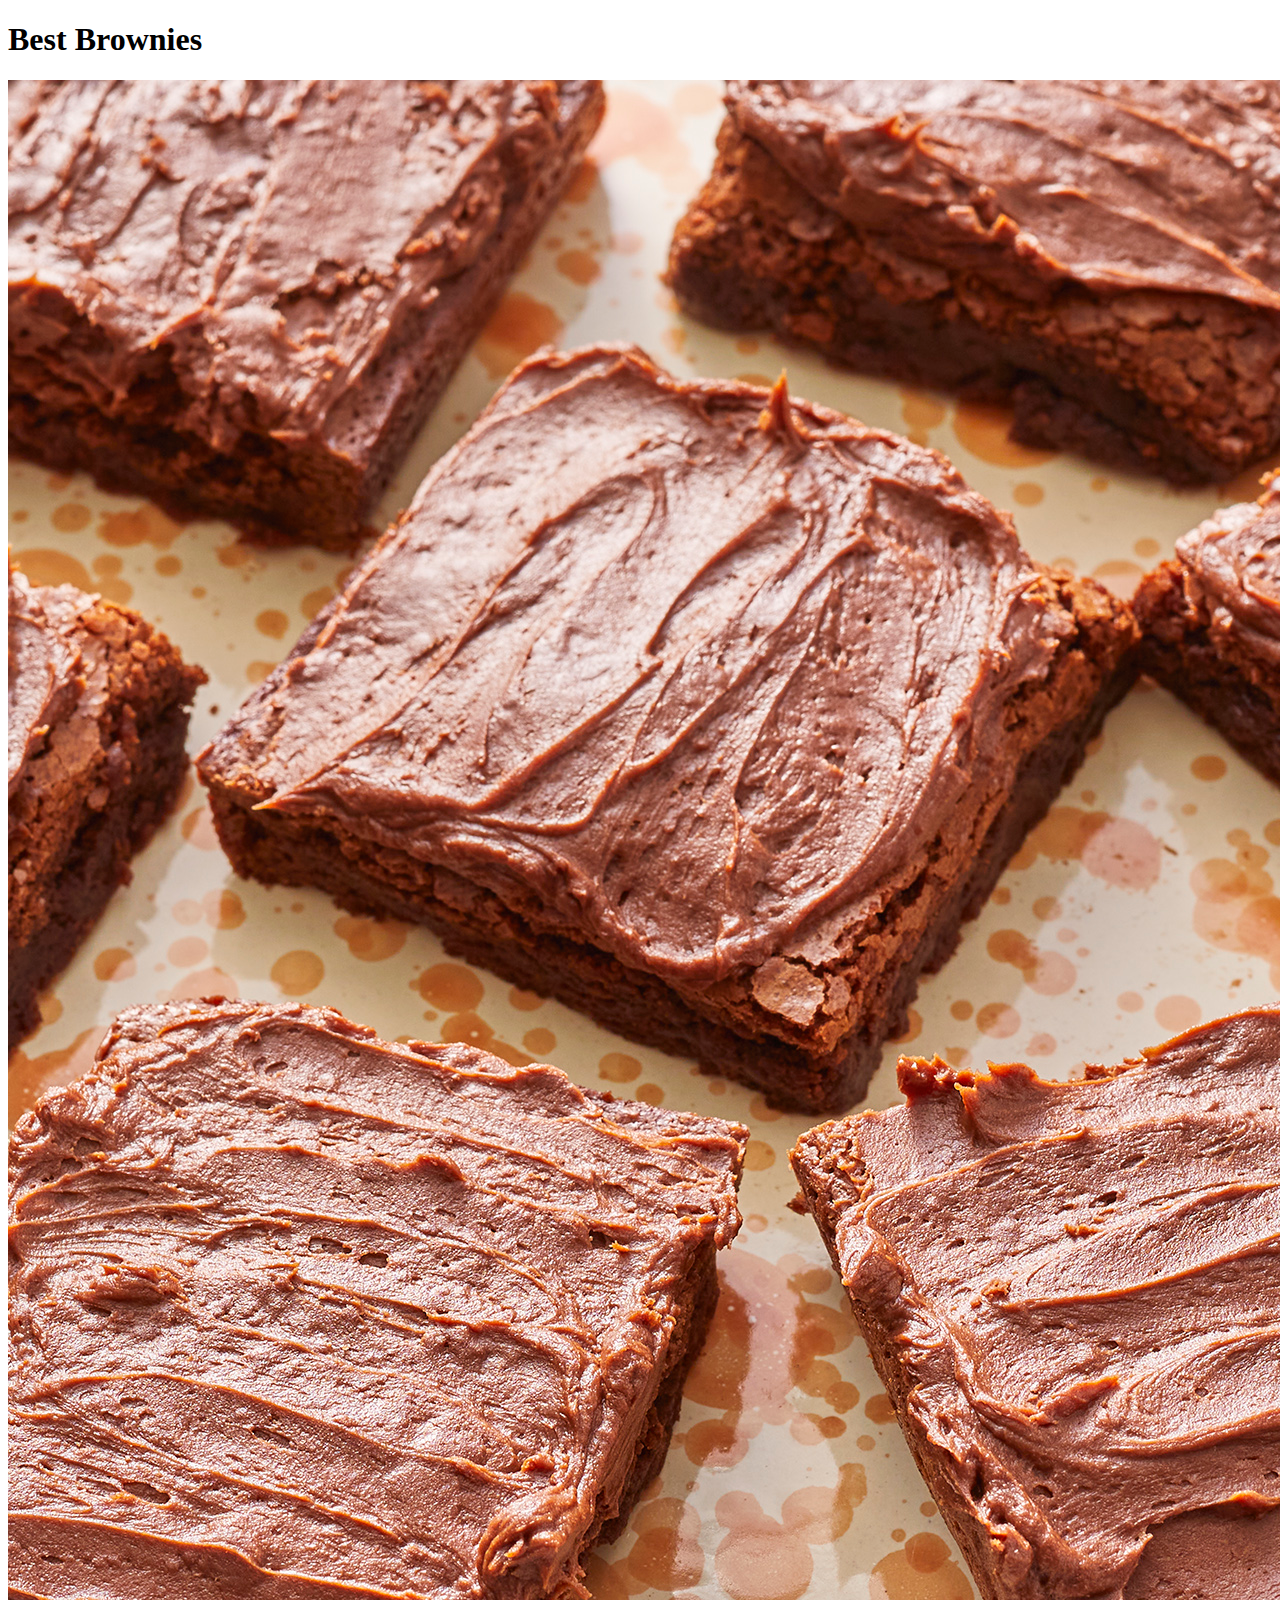
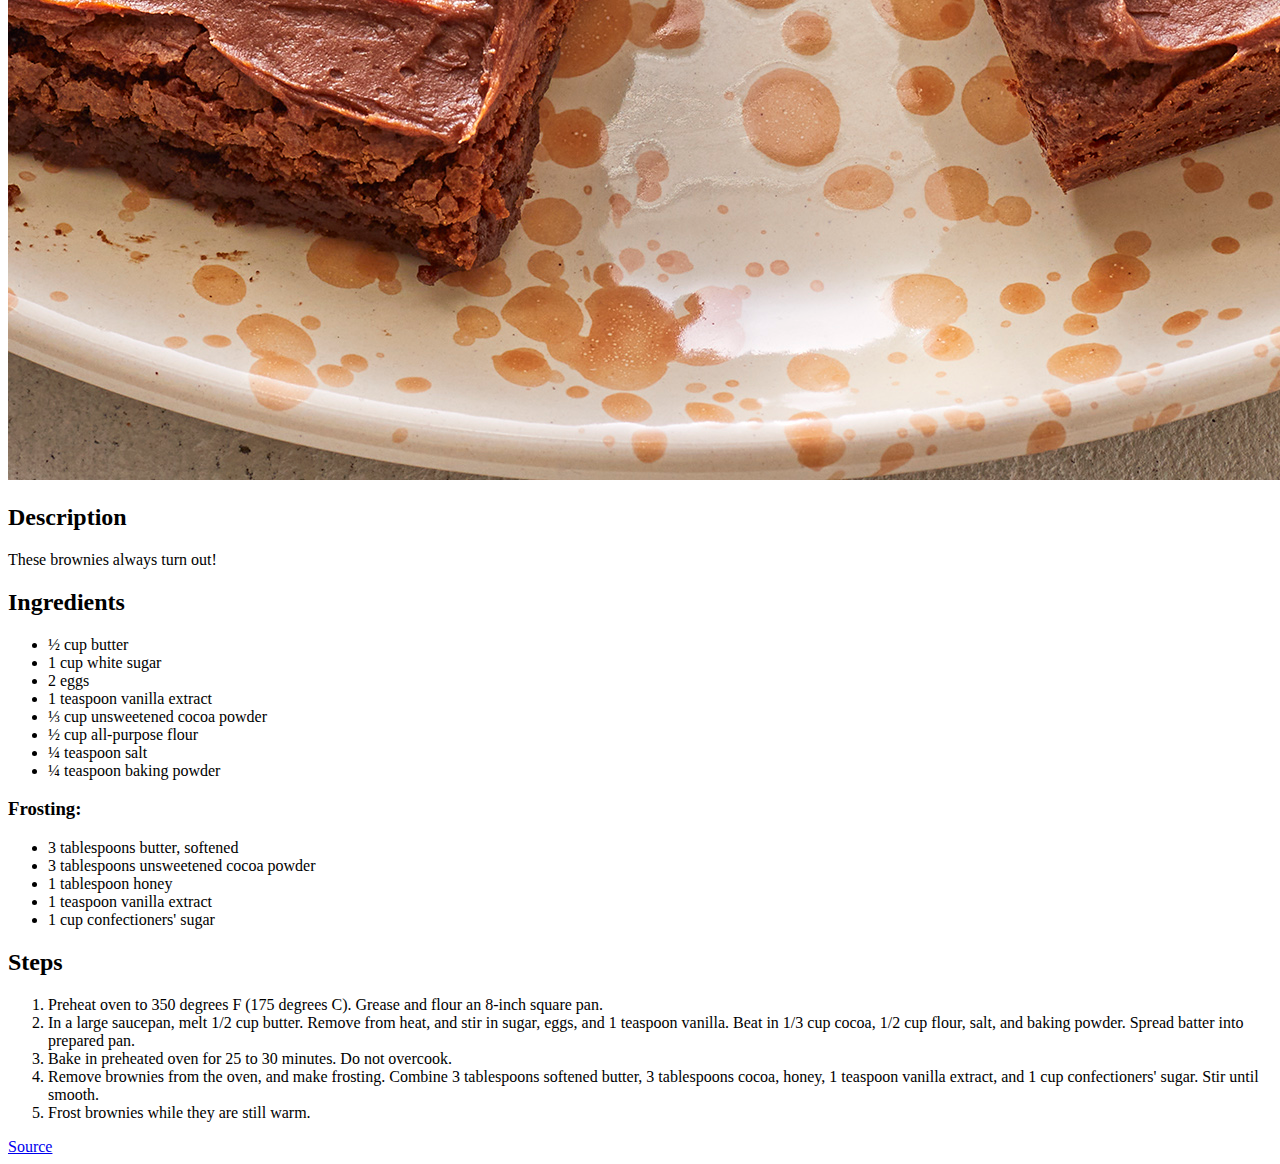
==== recipes/brownies.html @ 7c963e5b "Create brownies recipe" ====
<!DOCTYPE html>
<html lang="en">
<head>
    <meta charset="UTF-8">
    <meta http-equiv="X-UA-Compatible" content="IE=edge">
    <meta name="viewport" content="width=device-width, initial-scale=1.0">
    <title>Best Brownies</title>
</head>
<body>
    <h1>Best Brownies</h1>
    <img src="../images/brownies.jpeg">
    <h2>Description</h2>
    <p>These brownies always turn out!</p>
    <h2>Ingredients</h2>
    <ul>
        <li>½ cup butter</li>
        <li>1 cup white sugar</li>
        <li>2 eggs</li>
        <li>1 teaspoon vanilla extract</li>
        <li>⅓ cup unsweetened cocoa powder</li>
        <li>½ cup all-purpose flour</li>
        <li>¼ teaspoon salt</li>
        <li>¼ teaspoon baking powder</li>
    </ul>
    <h3>Frosting:</h3>
    <ul>
        <li>3 tablespoons butter, softened</li>
        <li>3 tablespoons unsweetened cocoa powder</li>
        <li>1 tablespoon honey</li>
        <li>1 teaspoon vanilla extract</li>
        <li>1 cup confectioners' sugar</li>
    </ul>
    <h2>Steps</h2>
    <ol>
        <li>Preheat oven to 350 degrees F (175 degrees C). Grease and flour an 8-inch square pan.</li>
        <li>In a large saucepan, melt 1/2 cup butter. Remove from heat, and stir in sugar, eggs, and 1 teaspoon vanilla. Beat in 1/3 cup cocoa, 1/2 cup flour, salt, and baking powder. Spread batter into prepared pan.</li>
        <li>Bake in preheated oven for 25 to 30 minutes. Do not overcook.</li>
        <li>Remove brownies from the oven, and make frosting. Combine 3 tablespoons softened butter, 3 tablespoons cocoa, honey, 1 teaspoon vanilla extract, and 1 cup confectioners' sugar. Stir until smooth.</li>
        <li>Frost brownies while they are still warm.</li>
    </ol>
    <a href="https://www.allrecipes.com/recipe/10549/best-brownies/">Source</a>
</body>
</html>
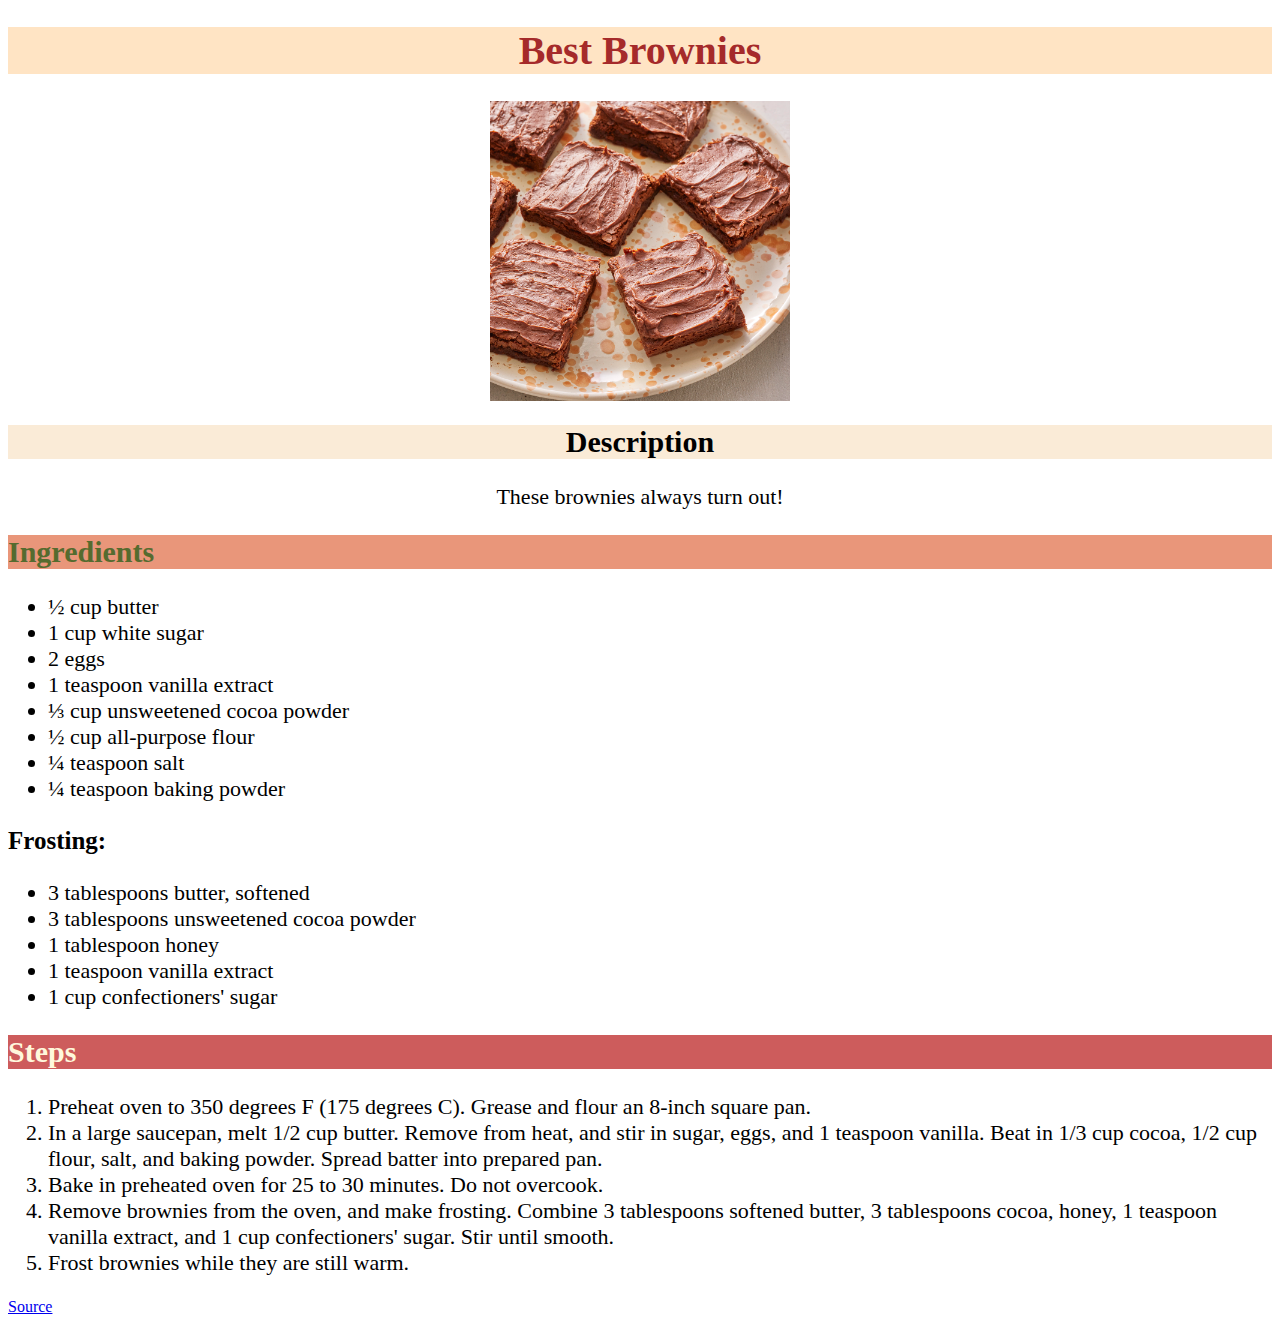
==== commit e64aed97: "Style recipes" ====
--- a/recipes/brownies.html
+++ b/recipes/brownies.html
@@ -5,13 +5,14 @@
     <meta http-equiv="X-UA-Compatible" content="IE=edge">
     <meta name="viewport" content="width=device-width, initial-scale=1.0">
     <title>Best Brownies</title>
+    <link rel="stylesheet" href="../css/recipes.css">
 </head>
 <body>
-    <h1>Best Brownies</h1>
-    <img src="../images/brownies.jpeg">
-    <h2>Description</h2>
-    <p>These brownies always turn out!</p>
-    <h2>Ingredients</h2>
+    <h1 id="brownies">Best Brownies</h1>
+    <img alr="delicious brownies" src="../images/brownies.jpeg">
+    <h2 class="description">Description</h2>
+    <p class="description">These brownies always turn out!</p>
+    <h2 class="ingredient-title">Ingredients</h2>
     <ul>
         <li>½ cup butter</li>
         <li>1 cup white sugar</li>
@@ -30,7 +31,7 @@
         <li>1 teaspoon vanilla extract</li>
         <li>1 cup confectioners' sugar</li>
     </ul>
-    <h2>Steps</h2>
+    <h2 class="steps-title">Steps</h2>
     <ol>
         <li>Preheat oven to 350 degrees F (175 degrees C). Grease and flour an 8-inch square pan.</li>
         <li>In a large saucepan, melt 1/2 cup butter. Remove from heat, and stir in sugar, eggs, and 1 teaspoon vanilla. Beat in 1/3 cup cocoa, 1/2 cup flour, salt, and baking powder. Spread batter into prepared pan.</li>
--- a/css/recipes.css
+++ b/css/recipes.css
@@ -0,0 +1,59 @@
+img {
+    width: 300px;
+    height: auto;
+    text-align: center;
+    margin:auto;
+    display: block;
+}
+
+p, ul, ol {
+    font-size: 22px;
+}
+
+h1,
+.description {
+    text-align: center;
+}
+
+h1 {
+    font-family: Copperplate, Papyrus, fantasy;
+    font-size: 40px;
+}
+
+h2{
+    font-size: 30px;
+}
+
+h2.ingredient-title{
+    color:darkolivegreen;
+    background-color: darksalmon;
+}
+
+h2.steps-title{
+    color: cornsilk;
+    background-color: indianred;
+}
+
+h3 {
+    font-size: 25px;
+}
+
+h2.description {
+    background-color: antiquewhite;
+}
+
+
+#brownies {
+    background-color: bisque;
+    color: brown;
+}
+
+#chicken-piccata {
+    background-color: darkslateblue;
+    color: floralwhite;
+}
+
+#potato-chips {
+    background-color: gold;
+    color: brown;
+}
